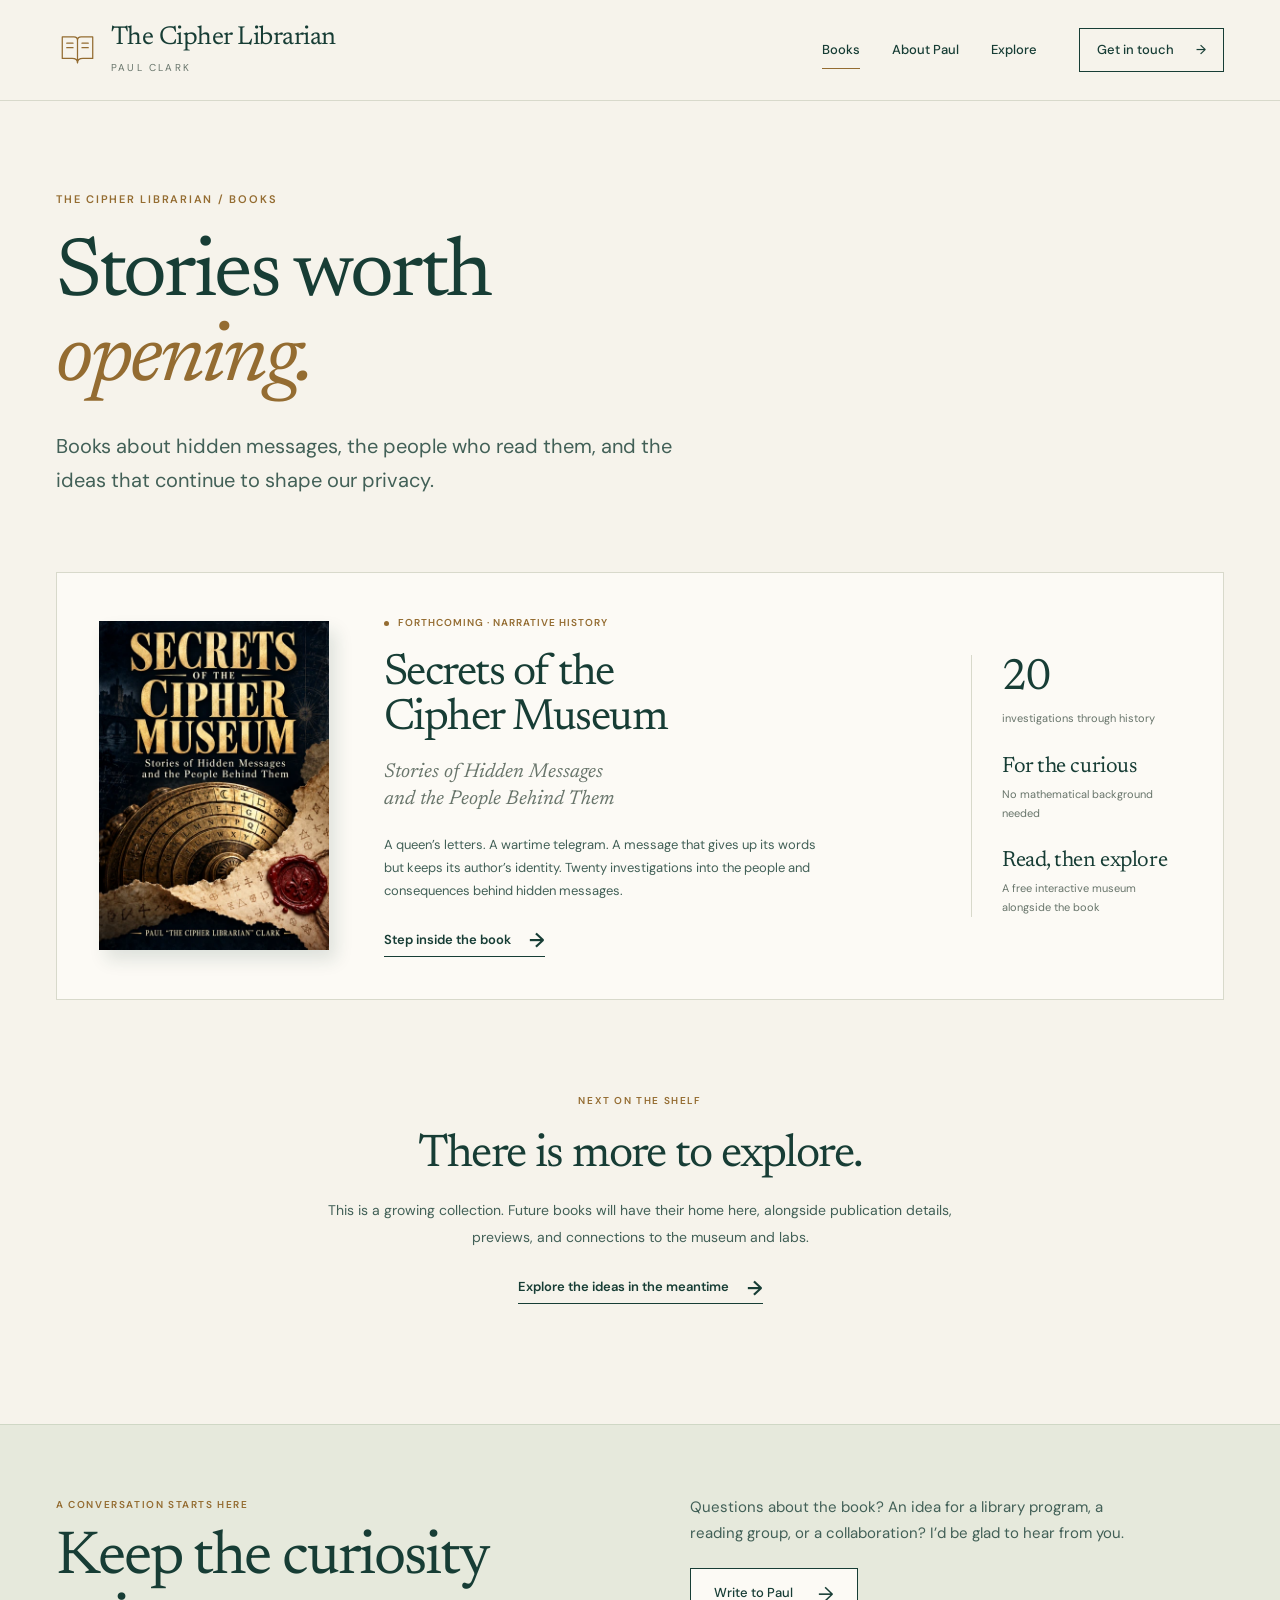
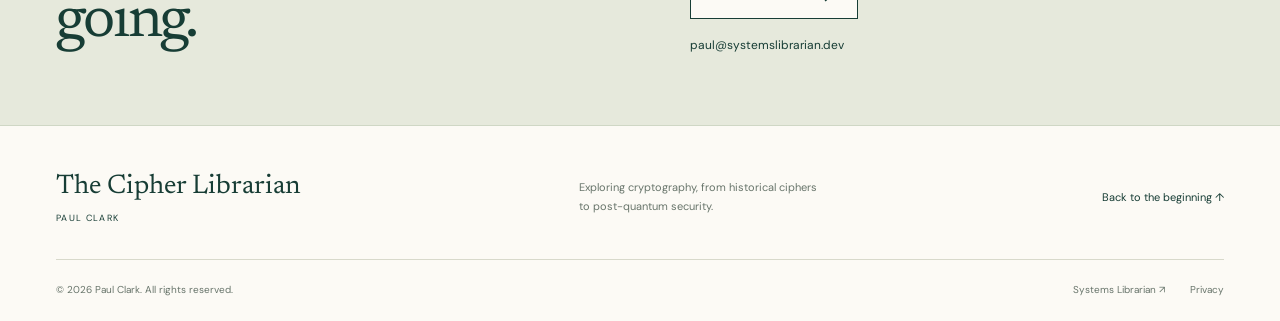
==== books/index.html @ d2006527 "Build The Cipher Librarian author and book website" ====
<!doctype html>
<html lang="en"><head><meta charset="utf-8"><meta name="viewport" content="width=device-width, initial-scale=1"><title>Books by Paul Clark — The Cipher Librarian</title><meta name="description" content="Discover Secrets of the Cipher Museum and future books by Paul Clark, The Cipher Librarian."><meta name="theme-color" content="#173d35"><link rel="canonical" href="https://cipherlibrarian.com/books/"><link rel="icon" type="image/svg+xml" href="/assets/favicon.svg"><meta property="og:type" content="website"><meta property="og:site_name" content="The Cipher Librarian"><meta property="og:title" content="Books by Paul Clark — The Cipher Librarian"><meta property="og:description" content="Discover Secrets of the Cipher Museum and future books by Paul Clark, The Cipher Librarian."><meta property="og:url" content="https://cipherlibrarian.com/books/"><meta property="og:image" content="https://cipherlibrarian.com/assets/social-card.png"><meta property="og:image:width" content="1200"><meta property="og:image:height" content="630"><meta property="og:image:alt" content="Paul Clark — The Cipher Librarian. Books, history, and hands-on cryptography."><meta name="twitter:card" content="summary_large_image"><link rel="stylesheet" href="/assets/fonts.css"><link rel="stylesheet" href="/assets/site.css"><script src="/assets/site.js" defer></script><script type="application/ld+json">{"@context": "https://schema.org", "@type": "WebSite", "name": "The Cipher Librarian", "url": "https://cipherlibrarian.com", "author": {"@type": "Person", "name": "Paul Clark", "alternateName": "The Cipher Librarian", "url": "https://cipherlibrarian.com/about/", "sameAs": ["https://systemslibrarian.dev/", "https://github.com/systemslibrarian", "https://www.linkedin.com/in/systemslibrarian"]}}</script></head><body><a class="skip-link" href="#main">Skip to content</a>
<header class="site-header"><div class="wrap header-inner">
<a class="brand" href="/" aria-label="The Cipher Librarian, home"><svg class="brand-mark" viewBox="0 0 48 48" aria-hidden="true"><path d="M7 10h13c3 0 4 2 4 4v25c0-3-2-5-6-5H7zM41 10H28c-3 0-4 2-4 4v25c0-3 2-5 6-5h11z"/><path d="M12 17h7m-7 5h7m10-5h7m-7 5h7"/></svg><span>The Cipher Librarian<small>PAUL CLARK</small></span></a>
<button class="menu-toggle" aria-expanded="false" aria-controls="primary-navigation"><span>Menu</span><svg viewBox="0 0 24 24" aria-hidden="true"><path d="M4 8h16M4 16h16"/></svg></button>
<nav id="primary-navigation" aria-label="Main navigation"><a href="/books/" aria-current="page">Books</a><a href="/about/" >About Paul</a><a href="/#explore">Explore</a><a class="nav-contact" href="/#contact">Get in touch <span aria-hidden="true">→</span></a></nav>
</div></header><main id="main"><section class="page-intro wrap"><p class="eyebrow">The Cipher Librarian / Books</p><h1>Stories worth <br><em>opening.</em></h1><p class="intro-lead">Books about hidden messages, the people who read them, and the ideas that continue to shape our privacy.</p></section><section class="wrap bookshelf-page"><article class="book-feature"><a class="shelf-cover" href="/books/secrets-of-the-cipher-museum/" aria-label="Discover Secrets of the Cipher Museum"><img class="" src="/assets/secrets-cover-small.webp" srcset="/assets/secrets-cover-small.webp 480w, /assets/secrets-cover.webp 900w" sizes="(max-width: 640px) 75vw, 360px" width="1049" height="1500" alt="Secrets of the Cipher Museum by Paul ‘The Cipher Librarian’ Clark. Gold lettering above a cipher wheel, a torn letter, and a red wax seal." loading="lazy"></a><div class="book-copy"><p class="eyebrow"><span class="status-dot"></span> Forthcoming · Narrative history</p><h3><a href="/books/secrets-of-the-cipher-museum/">Secrets of the <br>Cipher Museum</a></h3><p class="book-subtitle">Stories of Hidden Messages <br>and the People Behind Them</p><p>A queen’s letters. A wartime telegram. A message that gives up its words but keeps its author’s identity. Twenty investigations into the people and consequences behind hidden messages.</p><a class="text-link" href="/books/secrets-of-the-cipher-museum/">Step inside the book <span aria-hidden="true">→</span></a></div><dl class="book-notes"><div><dt>20</dt><dd>investigations through history</dd></div><div><dt>For the curious</dt><dd>No mathematical background needed</dd></div><div><dt>Read, then explore</dt><dd>A free interactive museum alongside the book</dd></div></dl></article><div class="future-note"><span class="note-index">Next on the shelf</span><h2>There is more to explore.</h2><p>This is a growing collection. Future books will have their home here, alongside publication details, previews, and connections to the museum and labs.</p><a class="text-link" href="/#explore">Explore the ideas in the meantime <span aria-hidden="true">→</span></a></div></section><section class="contact-section" id="contact"><div class="wrap contact-grid"><div><p class="eyebrow">A conversation starts here</p><h2>Keep the curiosity <br>going.</h2></div><div><p>Questions about the book? An idea for a library program, a reading group, or a collaboration? I’d be glad to hear from you.</p><a class="button button-light" href="mailto:paul@systemslibrarian.dev?subject=Hello%20from%20The%20Cipher%20Librarian">Write to Paul <span aria-hidden="true">→</span></a><a class="contact-email" href="mailto:paul@systemslibrarian.dev">paul@systemslibrarian.dev</a></div></div></section></main><footer class="site-footer"><div class="wrap footer-top"><a class="footer-brand" href="/">The Cipher Librarian<span>Paul Clark</span></a><p>Exploring cryptography, from historical ciphers <br>to post-quantum security.</p><a href="/#main">Back to the beginning ↑</a></div><div class="wrap footer-bottom"><span>© 2026 Paul Clark. All rights reserved.</span><div><a href="https://systemslibrarian.dev/">Systems Librarian ↗</a><a href="/privacy/">Privacy</a></div></div></footer></body></html>
---- assets/fonts.css ----
@font-face {
  font-family: 'DM Sans';
  font-style: normal;
  font-weight: 400;
  font-display: swap;
  src: url(/assets/font-0.ttf) format('truetype');
}
@font-face {
  font-family: 'DM Sans';
  font-style: normal;
  font-weight: 500;
  font-display: swap;
  src: url(/assets/font-1.ttf) format('truetype');
}
@font-face {
  font-family: 'DM Sans';
  font-style: normal;
  font-weight: 600;
  font-display: swap;
  src: url(/assets/font-2.ttf) format('truetype');
}
@font-face {
  font-family: 'DM Sans';
  font-style: normal;
  font-weight: 700;
  font-display: swap;
  src: url(/assets/font-3.ttf) format('truetype');
}
@font-face {
  font-family: 'Newsreader';
  font-style: italic;
  font-weight: 400;
  font-display: swap;
  src: url(/assets/font-4.ttf) format('truetype');
}
@font-face {
  font-family: 'Newsreader';
  font-style: normal;
  font-weight: 400;
  font-display: swap;
  src: url(/assets/font-5.ttf) format('truetype');
}
@font-face {
  font-family: 'Newsreader';
  font-style: normal;
  font-weight: 500;
  font-display: swap;
  src: url(/assets/font-6.ttf) format('truetype');
}
---- assets/site.css ----
@charset "UTF-8";
:root{--paper:#f6f3eb;--paper-light:#fcfaf5;--ink:#173d35;--ink-soft:#426057;--muted:#68756b;--gold:#946c31;--line:#d8d9cb;--dark:#12382f;--serif:'Newsreader',Georgia,'Times New Roman',serif;--sans:'DM Sans',Arial,sans-serif}
*{box-sizing:border-box}html{scroll-behavior:smooth;scroll-padding-top:30px}body{margin:0;background:var(--paper);color:var(--ink);font-family:var(--sans);font-size:16px;line-height:1.7;-webkit-font-smoothing:antialiased}a{color:inherit;text-decoration:none}a:hover{color:var(--gold)}img{display:block;max-width:100%;height:auto}button{font:inherit}button,a,summary{-webkit-tap-highlight-color:transparent}:focus-visible{outline:3px solid #b78949;outline-offset:6px}::selection{background:#d6ddbf;color:var(--ink)}.wrap{width:min(1240px,calc(100% - 112px));margin-inline:auto}.skip-link{position:fixed;top:-100px;left:20px;z-index:99;padding:12px 20px;background:var(--ink);color:white}.skip-link:focus{top:12px}h1,h2,h3,p{margin-top:0}h1,h2,h3{font-family:var(--serif);font-weight:400;letter-spacing:-.035em;line-height:1.03}h1{font-size:clamp(64px,6.8vw,102px)}h2{font-size:clamp(42px,4.3vw,64px)}h3{font-size:40px}h1 em{font-weight:400;color:var(--gold)}p{margin-bottom:22px}.eyebrow,.small-label,.case-index,.note-index{font-size:11px;letter-spacing:.16em;text-transform:uppercase;font-weight:600;line-height:1.6}.eyebrow{margin-bottom:24px;color:var(--gold)}.small-label{color:var(--muted)}.site-header{border-bottom:1px solid var(--line)}.header-inner{height:100px;display:flex;align-items:center;justify-content:space-between;gap:30px}.brand{display:flex;align-items:center;gap:12px}.brand:hover{color:var(--ink)}.brand-mark{width:43px;height:43px;fill:none;stroke:var(--gold);stroke-width:1.4;stroke-linejoin:round;stroke-linecap:round}.brand>span{font-family:var(--serif);font-size:26px;line-height:1.05;letter-spacing:-.02em}.brand small{font:10px/1.5 var(--sans);letter-spacing:.22em;display:block;margin-top:7px;color:var(--muted)}nav{display:flex;align-items:center;gap:32px;font-size:13px;font-weight:500}nav a{padding-block:7px}nav a[aria-current]{box-shadow:0 1px 0 var(--gold)}nav .nav-contact{margin-left:10px;border:1px solid var(--ink);padding:10px 17px;display:flex;gap:22px}.nav-contact:hover{background:var(--ink);color:var(--paper)}.menu-toggle{display:none}.hero{min-height:675px;display:grid;grid-template-columns:1.04fr 1fr;gap:45px;align-items:center}.hero-copy{padding-block:60px}.hero h1{margin-bottom:30px;line-height:.99}.hero-name{font-size:17px;margin-bottom:14px;font-weight:600}.hero-name span{font-weight:400}.hero-tagline{font-size:18px;max-width:405px;color:var(--ink-soft);line-height:1.65;margin-bottom:32px}.actions{display:flex;align-items:center;flex-wrap:wrap;gap:25px}.button{display:inline-flex;align-items:center;justify-content:space-between;gap:25px;padding:14px 23px;background:var(--ink);color:#fff;font-size:13px;font-weight:500;border:1px solid var(--ink);line-height:1.6;transition:background .18s,transform .18s}.button span{font-size:20px;font-weight:400;line-height:1}.button:hover{background:#29584a;color:white;transform:translateY(-2px)}.text-link{display:inline-flex;align-items:center;gap:18px;font-size:13px;font-weight:600;padding-block:5px;border-bottom:1px solid currentColor;line-height:1.6}.text-link span{font-size:20px;line-height:1}.hero-stage{height:585px;position:relative;background:#eaeadd;display:flex;align-items:center;justify-content:center;isolation:isolate;overflow:hidden}.stage-label{position:absolute;left:28px;right:28px;top:22px;display:flex;justify-content:space-between;font-size:9px;letter-spacing:.17em;text-transform:uppercase;z-index:2;color:var(--ink-soft)}.stage-dial{position:absolute;width:550px;height:550px;border:1px solid #cccdb9;border-radius:50%;z-index:-1;transform:translate(100px,35px)}.stage-dial:before,.stage-dial:after{content:'';position:absolute;border:1px solid #d0d1be;border-radius:50%;inset:25px}.stage-dial:after{inset:55px}.hero-book{position:relative;width:286px;transform:rotate(-5deg);transition:transform .3s;box-shadow:17px 24px 24px #173d3535,3px 3px 0 #6e613f;border-radius:1px}.hero-book:before{content:'';position:absolute;width:7px;left:0;top:0;bottom:0;background:linear-gradient(90deg,#ffffff25,#00000012);z-index:1}.hero-book:hover{transform:rotate(-2deg) translateY(-5px)}.hero-book img{width:100%;aspect-ratio:1049/1500}.stage-caption{position:absolute;left:28px;bottom:22px;display:flex;gap:14px;align-items:center;font-family:var(--serif);font-size:19px;line-height:1.25}.caption-rule{height:30px;width:2px;background:var(--gold)}.stage-caption small{display:block;font:10px/1.5 var(--sans);letter-spacing:.04em;margin-top:3px;color:var(--ink-soft)}.reading-strip{border-block:1px solid var(--line)}.reading-strip>.wrap{display:flex;justify-content:space-between;padding-block:21px;max-width:960px}.reading-strip span{font-size:12px;letter-spacing:.02em}.reading-strip b{font-size:10px;font-weight:500;color:var(--gold);margin-right:18px}.section{padding-block:100px}.section-heading{display:flex;justify-content:space-between;align-items:end;gap:40px;margin-bottom:50px}.section-heading .eyebrow{margin-bottom:17px}.section-heading h2{margin:0}.section-heading>p{color:var(--ink-soft);font-size:15px;line-height:1.6;margin-bottom:6px}.book-feature{display:grid;grid-template-columns:230px 1fr 210px;gap:55px;align-items:center;padding:42px;background:var(--paper-light);border:1px solid var(--line)}.shelf-cover{max-width:230px;box-shadow:7px 10px 16px #173d3520;transition:transform .2s}.shelf-cover:hover{transform:translateY(-4px)}.book-copy h3{font-size:44px;margin-bottom:16px}.book-copy .eyebrow{letter-spacing:.1em;font-size:10px;margin-bottom:21px}.status-dot{display:inline-block;width:5px;height:5px;background:var(--gold);border-radius:50%;vertical-align:middle;margin-right:6px}.book-subtitle{font-family:var(--serif);color:var(--muted);font-style:italic;font-size:20px;line-height:1.35;margin-bottom:20px}.book-copy>p:not(.eyebrow):not(.book-subtitle){font-size:13px;color:var(--ink-soft);line-height:1.8;max-width:440px}.book-notes{margin:0;padding-left:30px;border-left:1px solid var(--line)}.book-notes>div+div{margin-top:27px}.book-notes dt{font-family:var(--serif);font-size:22px;letter-spacing:-.02em;line-height:1.1;margin-bottom:6px}.book-notes>div:first-child dt{font-size:44px}.book-notes dd{margin:0;font-size:11px;line-height:1.7;color:var(--muted)}.shelf-note{display:grid;grid-template-columns:220px 1fr auto;gap:28px;align-items:start;margin-top:30px;padding-top:22px;border-top:1px solid var(--line)}.shelf-note p{font-size:12px;color:var(--muted);max-width:510px;margin:0;line-height:1.8}.shelf-note .text-link{font-size:11px;white-space:nowrap;margin-top:-5px}.shelf-note .small-label{font-size:9px}.explore-section{padding-block:95px;background:var(--dark);color:#f3f0e4}.explore-section .eyebrow{color:#d0b477}.explore-section .section-heading>p{color:#b8c9ba}.explore-grid{display:grid;grid-template-columns:1fr 1fr;gap:28px}.explore-card{border:1px solid #577064;display:grid;grid-template-columns:38% 1fr;min-height:310px;transition:border-color .2s,background .2s}.explore-card:hover{color:inherit;background:#1c4539;border-color:#cfb679}.project-art{position:relative;overflow:hidden;display:flex;align-items:center;background:#204a3c;isolation:isolate}.project-art img{width:260px;max-width:none;transform:translateX(-30px);opacity:.85}.lab-card .project-art{background:#163f3a}.project-number{position:absolute;bottom:18px;left:18px;right:12px;font-size:8px;letter-spacing:.13em;color:#c7ba90}.project-copy{padding:32px 25px;display:flex;flex-direction:column}.project-copy .eyebrow{font-size:8px;letter-spacing:.13em;margin-bottom:18px}.project-copy h3{font-size:32px;display:flex;justify-content:space-between;align-items:start;gap:12px;margin-bottom:16px}.project-copy h3 span{font:18px var(--sans);color:#cfb679}.project-copy>p:not(.eyebrow){font-size:12px;line-height:1.9;color:#b8c9ba;margin-bottom:22px}.project-cta{font-size:10px;display:flex;justify-content:space-between;align-items:center;color:#e6d1a1;margin-top:auto}.project-cta span{font-size:17px}.explore-footnote{margin:23px 0 0;font-size:11px;color:#aebfae}.author-intro{display:grid;grid-template-columns:1fr 1.12fr;gap:100px;align-items:center}.author-card{min-height:390px;border:1px solid #cfceba;background:#e9e6d8;position:relative;display:flex;flex-direction:column;padding:30px;isolation:isolate;overflow:hidden}.author-card:before{content:'';position:absolute;inset:11px;border:1px solid #d4d1be;z-index:-1}.author-card .small-label{font-size:9px;margin:0}.author-monogram{font-family:var(--serif);font-size:138px;letter-spacing:-.1em;line-height:1.25;margin:auto;text-align:center;padding-right:12px;color:var(--ink);position:relative}.author-monogram span{display:block;font-size:25px;line-height:.9;letter-spacing:0;color:var(--gold);position:relative;left:7px}.author-card-bottom span{font-family:var(--serif);font-size:27px;line-height:1}.author-card-bottom small{display:block;font-size:8px;letter-spacing:.13em;text-transform:uppercase;color:var(--ink-soft);margin-top:10px}.author-intro-copy h2{font-size:53px;margin-bottom:25px}.author-intro-copy p:not(.eyebrow){font-size:14px;line-height:1.9;color:var(--ink-soft)}.contact-section{background:#e6e9dc;padding-block:70px;border-block:1px solid #cfd7c5}.contact-grid{display:grid;grid-template-columns:1fr 1fr;gap:100px;align-items:center}.contact-grid h2{font-size:61px;margin-bottom:0}.contact-grid>div>p:not(.eyebrow){font-size:15px;color:var(--ink-soft);max-width:445px}.contact-grid .eyebrow{font-size:10px;margin-bottom:15px}.button-light{background:var(--paper-light);color:var(--ink)}.button-light:hover{color:white}.contact-email{display:block;font-size:12px;margin-top:16px;width:fit-content}.site-footer{background:var(--paper-light);padding-block:45px 23px}.footer-top{display:grid;grid-template-columns:1fr 1fr auto;gap:30px;align-items:center;padding-bottom:35px;border-bottom:1px solid var(--line)}.footer-brand{font-family:var(--serif);font-size:27px;line-height:1.2}.footer-brand span{display:block;text-transform:uppercase;letter-spacing:.15em;font:9px var(--sans);margin-top:8px}.footer-top>p{margin:0;color:var(--muted);font-size:11px;line-height:1.8}.footer-top>a:last-child{font-size:11px}.footer-bottom{display:flex;justify-content:space-between;gap:20px;margin-top:21px;font-size:10px;color:var(--muted)}.footer-bottom>div{display:flex;gap:25px}.page-intro{padding-block:90px 60px}.page-intro h1{font-size:clamp(65px,6.5vw,92px);margin-bottom:25px}.intro-lead{max-width:620px;font-size:20px;line-height:1.7;color:var(--ink-soft);margin-bottom:15px}.bookshelf-page{padding-bottom:95px}.future-note{margin:60px auto 0;max-width:690px;text-align:center;padding:25px}.future-note .note-index{font-size:10px;color:var(--gold)}.future-note h2{font-size:46px;margin-top:20px;margin-bottom:18px}.future-note>p{font-size:14px;color:var(--ink-soft);line-height:1.9}.book-detail-hero{padding-block:70px 80px;display:grid;grid-template-columns:.85fr 1.15fr;gap:95px;align-items:center}.book-detail-art{background:#e9e9dc;padding:40px 50px 24px}.book-detail-art>a{display:block;max-width:300px;margin:auto;box-shadow:9px 14px 20px #173d3530}.book-detail-art>p{font-size:9px;text-align:center;color:var(--muted);margin:25px 0 0;letter-spacing:.03em}.breadcrumb{display:inline-block;font-size:11px;margin-bottom:35px;color:var(--muted)}.book-detail-copy>.eyebrow{font-size:9px;margin-bottom:17px}.book-detail-copy h1{font-size:clamp(48px,5.1vw,75px);margin-bottom:18px}.detail-subtitle{font:italic 25px/1.3 var(--serif);color:var(--ink-soft);margin-bottom:28px}.detail-promise{font-size:17px;line-height:1.7;max-width:450px;margin-bottom:10px}.book-detail-copy>p:not(.eyebrow):not(.detail-subtitle):not(.detail-promise){font-size:14px;color:var(--ink-soft)}.book-detail-copy .actions{gap:20px;margin-top:28px}.book-detail-copy .actions .text-link{font-size:11px;gap:12px}.book-detail-strip{border-block:1px solid var(--line);background:#eceee2}.book-detail-strip>.wrap{display:flex;justify-content:space-around;gap:20px;padding-block:23px;font-size:11px}.book-overview{display:grid;grid-template-columns:1fr 1fr;gap:100px}.prose{font-size:16px;color:var(--ink-soft);line-height:1.95}.prose h2{color:var(--ink);font-size:45px}.book-overview h2{font-size:58px}.case-section{background:#ebe9df;padding-block:80px}.case-section .section-heading>p{font-size:14px}.case-grid{display:grid;grid-template-columns:repeat(3,1fr);gap:45px}.case-grid article{border-top:1px solid #bfc4b1;padding-top:22px}.case-index{font-size:9px;color:var(--gold)}.case-grid h3{font-size:31px;margin-top:27px;margin-bottom:18px;line-height:1.1}.case-grid p{font-size:13px;color:var(--ink-soft);line-height:1.9;margin:0}.opening-section{display:grid;grid-template-columns:1fr 2fr;gap:70px;scroll-margin-top:20px}.opening-label>span{font-family:var(--serif);font-size:34px;color:#94a089}.opening-prose{max-width:700px}.opening-prose h2{font-size:47px;margin-bottom:32px}.opening-prose p{font-family:var(--serif);font-size:23px;line-height:1.75;letter-spacing:-.01em}.opening-prose .dropcap:first-letter{float:left;font-size:77px;line-height:.8;margin:10px 9px 0 0;color:var(--gold)}.opening-prose .excerpt-credit{font:10px var(--sans);margin:25px 0 0;color:var(--muted)}.mystery-section{padding:50px 60px;display:grid;grid-template-columns:1fr 1.3fr;gap:80px;align-items:center;background:#e5e8d8;border:1px solid #ccd2bc}.envelope-art svg{stroke:#8b754b;stroke-width:1.2;fill:none;width:100%;transform:rotate(-8deg)}.envelope-art svg circle{fill:#e5e8d8}.mystery-section h2{font-size:51px;margin-bottom:20px}.mystery-section p:not(.eyebrow){font-size:14px;line-height:1.9;color:var(--ink-soft)}.mystery-section .small-copy{font-size:11px!important}.mystery-section .button{font-size:11px;gap:25px}.faq-section{display:grid;grid-template-columns:1fr 1.4fr;gap:80px}.faq-section h2{font-size:51px}.faq-list details{border-top:1px solid var(--line);padding:21px 0}.faq-list details:last-child{border-bottom:1px solid var(--line)}.faq-list summary{cursor:pointer;list-style:none;display:flex;justify-content:space-between;gap:20px;font-size:14px;font-weight:500;line-height:1.6}.faq-list summary:after{content:'+';font-size:22px;line-height:1;font-weight:400;color:var(--gold)}.faq-list details[open] summary:after{content:'−'}.faq-list summary::-webkit-details-marker{display:none}.faq-list p{font-size:13px;color:var(--ink-soft);line-height:1.9;margin:20px 25px 0 0}.faq-list .text-link{margin-top:16px;font-size:11px}.about-intro{padding-bottom:65px}.about-body{display:grid;grid-template-columns:330px 1fr;gap:110px;align-items:start;padding-bottom:100px}.about-sidebar{position:sticky;top:30px}.about-sidebar .author-card{min-height:380px}.about-sidebar>.text-link{font-size:11px;margin-top:22px}.about-prose{max-width:680px}.about-prose>.eyebrow{margin-bottom:20px}.about-prose h2{font-size:46px;margin-top:55px;margin-bottom:24px}.about-prose>.eyebrow+h2{margin-top:0}.faith-note{margin:55px 0;padding:36px;background:#e9ecdf;border-left:2px solid var(--gold)}.faith-note .eyebrow{font-size:10px;margin-bottom:16px}.faith-note h2{margin-top:0;font-size:42px}.faith-note>p{font-size:14px}.faith-note blockquote{font:italic 28px/1.45 var(--serif);color:var(--ink);margin:35px 0 0}.faith-note cite{display:block;font:10px/1.7 var(--sans);letter-spacing:.08em;text-transform:uppercase;margin-top:13px;color:var(--gold)}.legal-prose{max-width:820px;padding-bottom:80px}.legal-prose h2{margin-top:40px;font-size:36px}.legal-prose a{text-decoration:underline}.small-copy{font-size:12px}
@media(min-width:1600px){.hero{min-height:730px;gap:75px}.hero-stage{height:620px}.hero-book{width:306px}}
@media(max-width:1150px){.wrap{width:calc(100% - 72px)}nav{gap:25px}.hero{gap:30px;min-height:625px}.hero h1{font-size:82px}.hero-stage{height:540px}.hero-book{width:258px}.hero-name{font-size:15px}.hero-tagline{font-size:16px}.actions{gap:20px}.button{padding:13px 18px;font-size:12px;gap:18px}.book-feature{grid-template-columns:190px 1fr 160px;gap:30px;padding:32px}.book-copy h3{font-size:39px}.book-notes{padding-left:22px}.shelf-note{grid-template-columns:170px 1fr}.shelf-note>a{grid-column:2}.explore-card{grid-template-columns:30% 1fr}.project-copy{padding:27px 20px}.project-copy h3{font-size:29px}.author-intro{gap:65px}.author-intro-copy h2{font-size:45px}.contact-grid{gap:65px}.book-detail-hero{gap:55px}.book-detail-art{padding:30px 35px 22px}.book-detail-copy h1{font-size:61px}.book-detail-copy .actions .text-link{margin-top:0}.book-overview{gap:60px}.about-body{grid-template-columns:290px 1fr;gap:70px}}
@media(max-width:900px){.wrap{width:calc(100% - 48px)}.header-inner{height:88px}.brand>span{font-size:23px}.brand-mark{width:37px}nav{gap:19px;font-size:12px}nav .nav-contact{margin-left:0;padding:8px 11px;gap:15px}.hero{gap:23px;min-height:580px}.hero h1{font-size:69px}.hero-stage{height:490px}.hero-book{width:230px}.hero .eyebrow{font-size:9px}.hero-copy{padding-block:45px}.hero-name{max-width:290px;line-height:1.7}.hero-name span{display:block}.hero-tagline{max-width:285px;font-size:15px}.hero .actions{gap:17px}.hero .text-link{font-size:12px}.stage-label{left:20px;right:20px;top:18px;font-size:8px}.stage-caption{left:20px;bottom:18px;font-size:16px}.stage-caption small{font-size:9px}.section{padding-block:75px}.book-feature{grid-template-columns:170px 1fr;gap:30px}.book-notes{grid-column:1/-1;display:flex;justify-content:space-between;border-left:0;border-top:1px solid var(--line);padding:25px 0 0;gap:30px;align-items:start}.book-notes>div+div{margin:0}.book-notes>div:first-child dt{font-size:25px}.book-notes dt{font-size:20px}.book-notes dd{max-width:170px}.book-copy h3{font-size:40px}.book-copy>p:not(.eyebrow):not(.book-subtitle){font-size:13px}.section-heading{gap:25px}.section-heading>p{font-size:13px}.explore-section{padding-block:75px}.explore-grid{gap:20px}.explore-card{grid-template-columns:1fr}.project-art{height:145px;justify-content:center}.project-art img{transform:translate(55px,3px);width:310px}.project-number{left:20px;font-size:8px}.project-copy{padding:25px}.project-copy>p:not(.eyebrow){font-size:13px}.project-copy h3{font-size:34px}.author-intro{gap:45px;grid-template-columns:1fr 1.2fr}.author-card{min-height:360px;padding:26px}.author-monogram{font-size:120px}.author-intro-copy h2{font-size:39px}.author-intro-copy p:not(.eyebrow){font-size:13px}.contact-grid{gap:45px}.contact-grid h2{font-size:51px}.contact-grid>div>p:not(.eyebrow){font-size:13px}.footer-top{grid-template-columns:1fr 1fr}.footer-top>a:last-child{grid-column:2;margin-top:-8px}.footer-brand{font-size:25px}.book-detail-hero{gap:35px;grid-template-columns:.9fr 1.1fr}.book-detail-art{padding:25px 25px 20px}.book-detail-copy h1{font-size:49px}.detail-subtitle{font-size:22px}.detail-promise{font-size:15px}.book-detail-copy .actions{gap:15px}.book-detail-copy .actions .text-link{font-size:11px}.book-detail-strip>.wrap{font-size:10px}.book-overview{grid-template-columns:.85fr 1.15fr;gap:45px}.book-overview h2{font-size:46px}.prose{font-size:14px}.case-grid{gap:25px}.case-grid h3{font-size:28px}.case-grid p{font-size:12px}.opening-section{grid-template-columns:.65fr 2fr;gap:40px}.opening-prose h2{font-size:40px}.opening-prose p{font-size:21px}.mystery-section{padding:40px;gap:45px;grid-template-columns:.85fr 1.15fr}.mystery-section h2{font-size:42px}.mystery-section p:not(.eyebrow){font-size:13px}.faq-section{gap:45px}.faq-section h2{font-size:43px}.faq-list summary{font-size:13px}.about-body{grid-template-columns:240px 1fr;gap:45px}.about-sidebar .author-card{padding:23px;min-height:330px}.about-prose h2{font-size:40px}.faith-note{padding:26px}.faith-note h2{font-size:35px}.faith-note blockquote{font-size:25px}}
@media(max-width:760px){.wrap{width:calc(100% - 40px)}.header-inner{height:82px}.brand>span{font-size:23px}.brand small{font-size:9px}.brand-mark{width:36px;height:36px}.menu-toggle{display:flex;align-items:center;gap:11px;padding:10px 0 10px 14px;background:none;border:0;color:var(--ink);font-size:12px}.menu-toggle svg{width:22px;height:22px;fill:none;stroke:currentColor;stroke-width:1.4}#primary-navigation{display:none;position:absolute;left:0;right:0;top:82px;z-index:15;background:var(--paper-light);padding:15px 25px 25px;box-shadow:0 10px 15px #173d3515;border-bottom:1px solid var(--line)}#primary-navigation.is-open{display:flex;flex-direction:column;align-items:stretch;gap:0}#primary-navigation a{padding:14px 0;border-bottom:1px solid var(--line);font-size:14px}#primary-navigation a[aria-current]{box-shadow:none;color:var(--gold)}#primary-navigation .nav-contact{margin-top:15px;border:1px solid var(--ink);padding:12px 15px}.hero{grid-template-columns:1fr;gap:0;padding-bottom:30px}.hero-copy{padding-block:45px 37px}.hero h1{font-size:clamp(66px,12vw,90px);margin-bottom:23px}.hero .eyebrow{font-size:9px;margin-bottom:23px}.hero-name{max-width:none;font-size:16px;margin-bottom:12px}.hero-name span{display:inline}.hero-tagline{max-width:410px;font-size:16px;margin-bottom:25px}.hero .actions{gap:25px}.hero .button{padding:13px 19px}.hero-stage{height:510px}.hero-book{width:265px;transform:rotate(-4deg)}.stage-label{left:25px;right:25px;top:21px;font-size:9px}.stage-caption{left:25px;bottom:20px;font-size:18px}.stage-caption small{font-size:10px}.stage-dial{width:550px;height:550px}.reading-strip>.wrap{padding-block:18px;gap:15px}.reading-strip span{font-size:10px;line-height:1.5}.reading-strip b{display:block;font-size:9px;margin-bottom:6px}.section{padding-block:65px}.section-heading{display:block;margin-bottom:30px}.section-heading h2{font-size:47px}.section-heading .eyebrow{font-size:10px;margin-bottom:15px}.section-heading>p{margin-top:21px;font-size:14px}.section-heading>p br{display:none}.book-feature{padding:28px;grid-template-columns:140px 1fr;gap:30px}.book-copy h3{font-size:34px}.book-copy .eyebrow{font-size:8px;margin-bottom:15px}.book-subtitle{font-size:18px}.book-copy>p:not(.eyebrow):not(.book-subtitle){font-size:12px}.book-copy .text-link{font-size:11px;gap:15px}.book-notes{gap:22px;padding-top:24px}.book-notes dd{font-size:10px}.book-notes dt{font-size:19px}.shelf-note{grid-template-columns:1fr;gap:12px;margin-top:24px;padding-top:20px}.shelf-note>a{grid-column:auto;width:fit-content;margin-top:5px}.shelf-note p{max-width:540px}.explore-section{padding-block:65px}.explore-section .section-heading h2{font-size:47px}.explore-grid{gap:20px}.project-copy{padding:23px}.project-copy h3{font-size:30px}.project-copy>p:not(.eyebrow){font-size:12px}.project-copy .eyebrow{font-size:8px}.project-cta{font-size:10px}.project-art{height:140px}.explore-footnote{font-size:10px;line-height:1.8}.author-intro{grid-template-columns:1fr;gap:37px}.author-card{min-height:320px;max-width:none}.author-monogram{font-size:120px}.author-intro-copy h2{font-size:47px}.author-intro-copy p:not(.eyebrow){font-size:14px}.author-intro-copy .eyebrow{font-size:10px}.contact-section{padding-block:55px}.contact-grid{grid-template-columns:1fr;gap:26px}.contact-grid h2{font-size:52px}.contact-grid>div>p:not(.eyebrow){font-size:14px}.contact-grid h2 br{display:none}.footer-top{grid-template-columns:1fr;gap:25px;align-items:start;padding-bottom:28px}.footer-top>a:last-child{grid-column:auto;margin-top:0}.footer-top>p br{display:none}.footer-bottom{flex-direction:column;gap:13px}.site-footer{padding-block:35px 25px}.footer-brand{font-size:28px}.page-intro{padding-block:50px 36px}.page-intro h1{font-size:67px}.intro-lead{font-size:18px;line-height:1.7;max-width:560px}.bookshelf-page{padding-bottom:60px}.future-note{margin-top:25px;padding:25px 0 0}.future-note h2{font-size:39px}.future-note>p{font-size:13px}.book-detail-hero{grid-template-columns:1fr;gap:35px;padding-block:35px 50px}.book-detail-art{padding:32px 40px 22px;order:2}.book-detail-art>a{max-width:270px}.book-detail-art>p{font-size:10px}.book-detail-copy{order:1}.breadcrumb{margin-bottom:24px}.book-detail-copy>.eyebrow{font-size:9px}.book-detail-copy h1{font-size:clamp(49px,9vw,65px)}.detail-subtitle{font-size:25px}.detail-promise{font-size:17px;max-width:540px}.book-detail-copy .actions{gap:23px}.book-detail-strip>.wrap{flex-wrap:wrap;justify-content:start;gap:8px 22px;font-size:10px;padding-block:18px}.book-overview{grid-template-columns:1fr;gap:20px}.book-overview h2{font-size:49px}.book-overview .prose{font-size:15px}.case-section{padding-block:60px}.case-grid{grid-template-columns:1fr;gap:32px}.case-grid h3{font-size:35px;margin-top:18px;margin-bottom:15px}.case-grid h3 br{display:none}.case-grid p{font-size:14px;max-width:560px}.opening-section{grid-template-columns:1fr;gap:22px}.opening-label{display:flex;justify-content:space-between;align-items:center}.opening-label>.eyebrow{margin:0;font-size:10px}.opening-label>span{font-size:22px}.opening-prose h2{font-size:43px;margin-bottom:25px}.opening-prose p{font-size:22px}.opening-prose .text-link{font-size:11px;gap:15px}.mystery-section{grid-template-columns:1fr;gap:20px;padding:32px}.envelope-art{max-width:250px;margin:0 auto;width:100%}.mystery-section h2{font-size:46px}.mystery-section .eyebrow{font-size:9px}.mystery-section p:not(.eyebrow){font-size:14px}.mystery-section .button{font-size:11px}.faq-section{grid-template-columns:1fr;gap:15px}.faq-list summary{font-size:14px}.faq-list p{font-size:13px}.about-body{grid-template-columns:1fr;gap:45px;padding-bottom:65px}.about-sidebar{position:static}.about-sidebar .author-card{min-height:320px}.about-sidebar>.text-link{font-size:12px}.about-prose{font-size:15px;max-width:none}.about-prose h2{font-size:45px}.faith-note{padding:30px 25px;margin-block:40px}.faith-note h2{font-size:39px}.faith-note blockquote{font-size:29px}.legal-prose{font-size:15px}}
@media(max-width:500px){.wrap{width:calc(100% - 36px)}.brand>span{font-size:21px}.brand{gap:9px}.brand-mark{width:33px}.brand small{font-size:8px}.hero h1{font-size:67px}.hero-name{font-size:14px}.hero-tagline{font-size:15px}.hero .actions{gap:23px}.hero .text-link{font-size:11px}.hero-stage{height:490px}.hero-book{width:243px}.stage-label{left:21px;right:21px;font-size:8px}.stage-caption{left:21px;bottom:18px;font-size:17px}.stage-caption small{font-size:9px}.reading-strip span{font-size:9px}.section-heading h2{font-size:45px}.book-feature{grid-template-columns:1fr;padding:25px;gap:30px}.shelf-cover{width:190px;margin:0 auto}.book-copy h3{font-size:40px}.book-copy .eyebrow{font-size:9px}.book-subtitle{font-size:21px}.book-copy>p:not(.eyebrow):not(.book-subtitle){font-size:13px}.book-copy .text-link{font-size:12px}.book-notes{grid-column:auto;flex-wrap:wrap;gap:23px;display:grid;grid-template-columns:1fr 1.5fr}.book-notes>div:last-child{grid-column:1/-1}.book-notes>div:last-child dd{max-width:none}.book-notes dd{font-size:11px}.explore-grid{grid-template-columns:1fr}.explore-card{grid-template-columns:1fr}.project-art{height:170px}.project-art img{width:340px;transform:translate(40px,5px)}.project-copy{padding:28px}.project-copy h3{font-size:36px}.project-copy>p:not(.eyebrow){font-size:13px}.project-copy .eyebrow{font-size:9px}.project-cta{font-size:11px}.author-intro-copy h2{font-size:43px}.contact-grid h2{font-size:46px}.contact-grid h2 br{display:block}.page-intro h1{font-size:60px}.book-detail-copy h1{font-size:51px}.book-detail-copy .actions{gap:20px}.book-detail-art{padding:30px 34px 20px}.book-detail-strip>.wrap{display:grid;grid-template-columns:1fr;gap:8px}.opening-prose h2{font-size:39px}.opening-prose p{font-size:21px}.opening-prose .text-link{font-size:10px;gap:10px}.mystery-section{padding:26px}.mystery-section h2{font-size:43px}.mystery-section .button{gap:15px;font-size:10px}.faq-section h2{font-size:44px}.about-prose h2{font-size:40px}.faith-note h2{font-size:35px}}
@media(max-width:380px){.header-inner{gap:8px}.brand{gap:7px}.brand-mark{width:28px;height:28px}.brand>span{font-size:19px}.brand small{font-size:7px}.menu-toggle{gap:6px;padding-left:6px;font-size:11px}.menu-toggle svg{width:19px}.hero h1{font-size:clamp(52px,17vw,64px)}.hero-name{font-size:13px}.hero-stage{height:465px}.hero-book{width:225px}.stage-caption{font-size:15px;gap:10px}.stage-caption small{font-size:8px}.hero .actions{gap:18px}.hero .button{font-size:11px;padding-inline:15px}.page-intro h1{font-size:clamp(49px,15.5vw,59px)}.book-detail-copy h1{font-size:clamp(42px,13.2vw,50px)}.book-detail-copy .actions{gap:17px}.book-detail-copy .button{font-size:11px;padding-inline:16px}.book-detail-copy .actions .text-link{font-size:10px}.opening-prose .text-link{font-size:10px;display:flex;align-items:start}.book-feature{padding:22px}.mystery-section .button{padding-inline:14px;font-size:10px;gap:10px}}
@media(prefers-reduced-motion:reduce){html{scroll-behavior:auto}*,*:before,*:after{transition:none!important;animation:none!important}}
@media print{.site-header,.site-footer,.reading-strip,.contact-section,.menu-toggle{display:none}.wrap{width:100%}.section,.page-intro{padding-block:20px}body{background:white}.hero,.book-detail-hero,.about-body{display:block}.hero-stage,.about-sidebar{max-width:400px}.book-detail-art{max-width:330px}.button{border:1px solid #333;background:white;color:black}.explore-section{background:white;color:black}.explore-section p,.project-copy>p:not(.eyebrow){color:#333}.author-card{break-inside:avoid}h1,h2,h3{break-after:avoid}a[href^="http"]:after{content:' (' attr(href) ')';font:9px var(--sans)}}
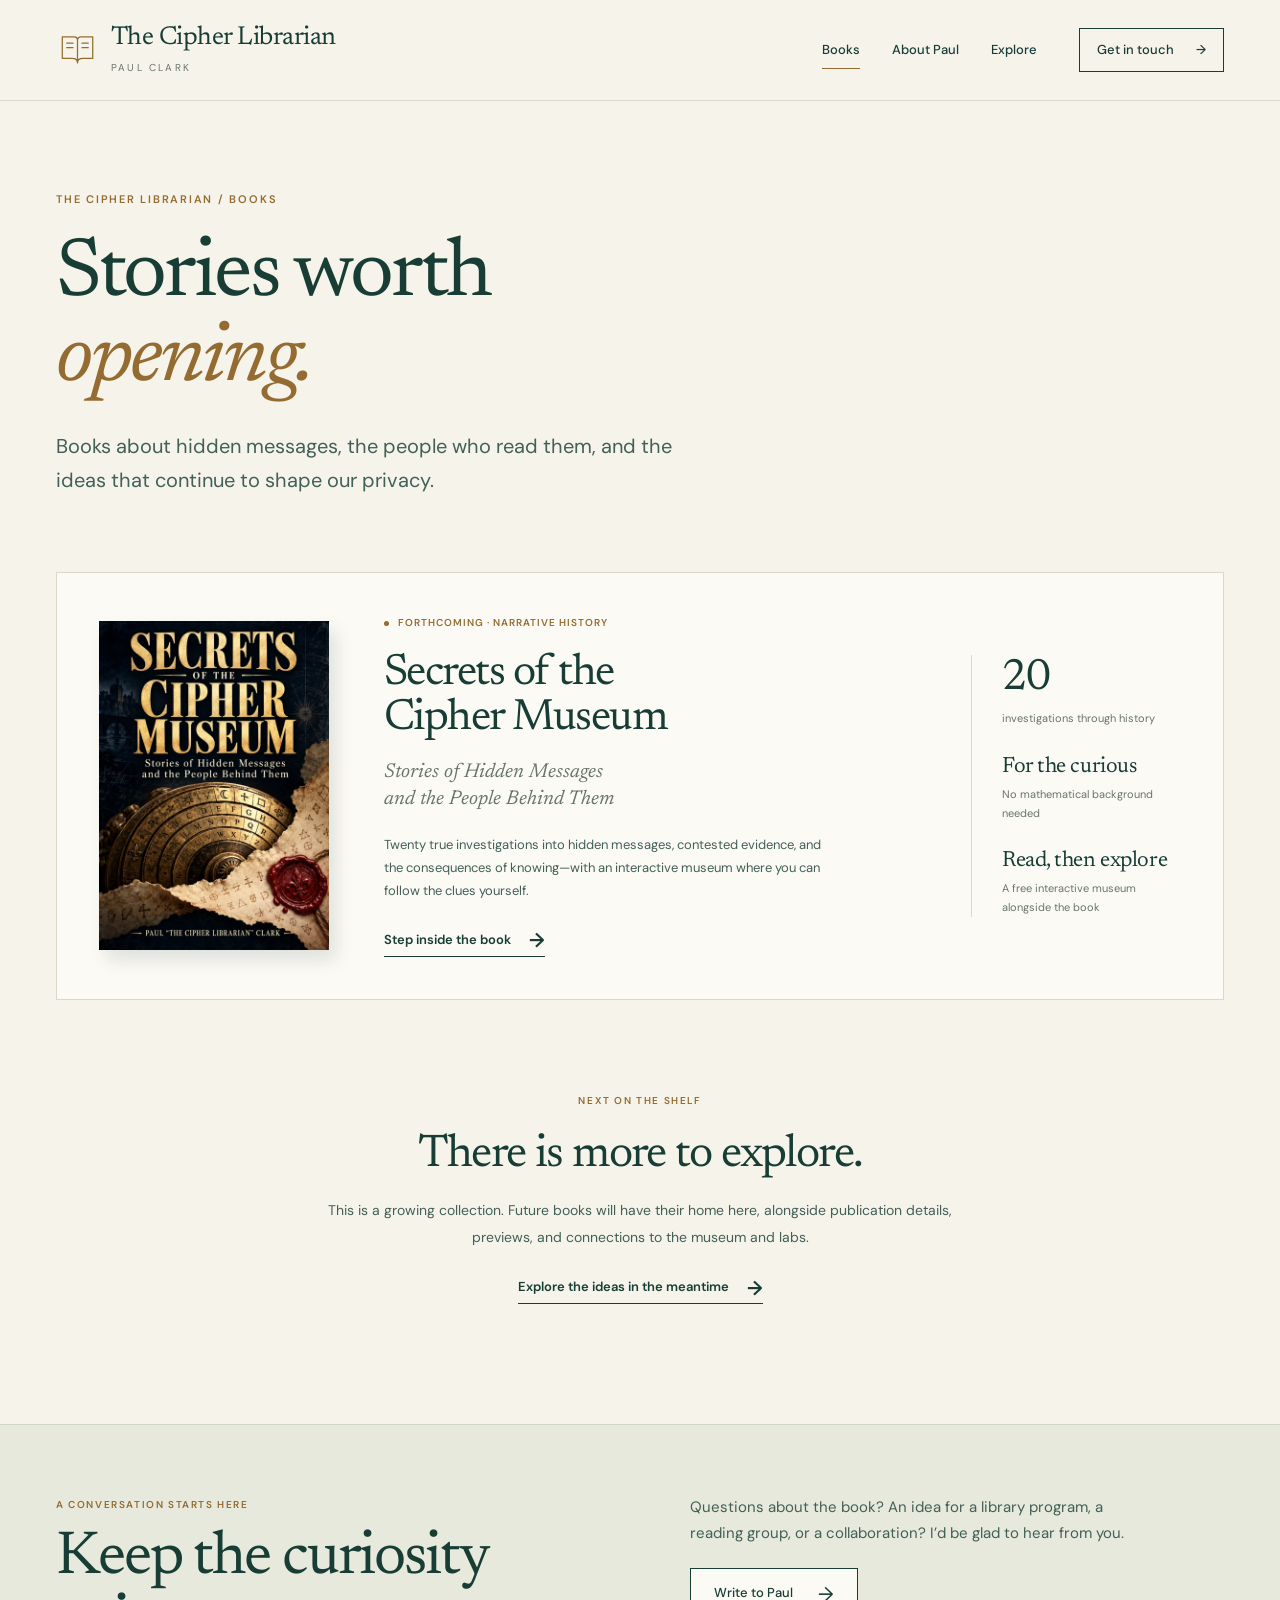
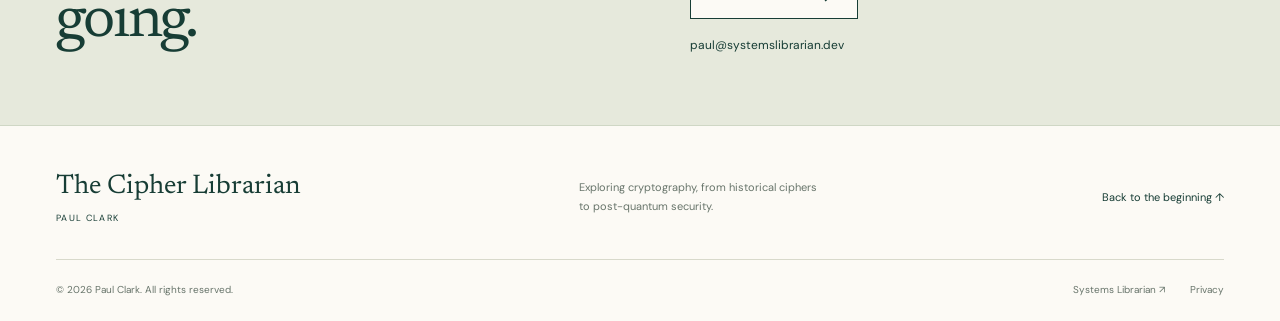
==== commit 4e190cc6: "Align author website with the revised Cipher Museum manuscript" ====
--- a/books/index.html
+++ b/books/index.html
@@ -4,4 +4,4 @@
 <a class="brand" href="/" aria-label="The Cipher Librarian, home"><svg class="brand-mark" viewBox="0 0 48 48" aria-hidden="true"><path d="M7 10h13c3 0 4 2 4 4v25c0-3-2-5-6-5H7zM41 10H28c-3 0-4 2-4 4v25c0-3 2-5 6-5h11z"/><path d="M12 17h7m-7 5h7m10-5h7m-7 5h7"/></svg><span>The Cipher Librarian<small>PAUL CLARK</small></span></a>
 <button class="menu-toggle" aria-expanded="false" aria-controls="primary-navigation"><span>Menu</span><svg viewBox="0 0 24 24" aria-hidden="true"><path d="M4 8h16M4 16h16"/></svg></button>
 <nav id="primary-navigation" aria-label="Main navigation"><a href="/books/" aria-current="page">Books</a><a href="/about/" >About Paul</a><a href="/#explore">Explore</a><a class="nav-contact" href="/#contact">Get in touch <span aria-hidden="true">→</span></a></nav>
-</div></header><main id="main"><section class="page-intro wrap"><p class="eyebrow">The Cipher Librarian / Books</p><h1>Stories worth <br><em>opening.</em></h1><p class="intro-lead">Books about hidden messages, the people who read them, and the ideas that continue to shape our privacy.</p></section><section class="wrap bookshelf-page"><article class="book-feature"><a class="shelf-cover" href="/books/secrets-of-the-cipher-museum/" aria-label="Discover Secrets of the Cipher Museum"><img class="" src="/assets/secrets-cover-small.webp" srcset="/assets/secrets-cover-small.webp 480w, /assets/secrets-cover.webp 900w" sizes="(max-width: 640px) 75vw, 360px" width="1049" height="1500" alt="Secrets of the Cipher Museum by Paul ‘The Cipher Librarian’ Clark. Gold lettering above a cipher wheel, a torn letter, and a red wax seal." loading="lazy"></a><div class="book-copy"><p class="eyebrow"><span class="status-dot"></span> Forthcoming · Narrative history</p><h3><a href="/books/secrets-of-the-cipher-museum/">Secrets of the <br>Cipher Museum</a></h3><p class="book-subtitle">Stories of Hidden Messages <br>and the People Behind Them</p><p>A queen’s letters. A wartime telegram. A message that gives up its words but keeps its author’s identity. Twenty investigations into the people and consequences behind hidden messages.</p><a class="text-link" href="/books/secrets-of-the-cipher-museum/">Step inside the book <span aria-hidden="true">→</span></a></div><dl class="book-notes"><div><dt>20</dt><dd>investigations through history</dd></div><div><dt>For the curious</dt><dd>No mathematical background needed</dd></div><div><dt>Read, then explore</dt><dd>A free interactive museum alongside the book</dd></div></dl></article><div class="future-note"><span class="note-index">Next on the shelf</span><h2>There is more to explore.</h2><p>This is a growing collection. Future books will have their home here, alongside publication details, previews, and connections to the museum and labs.</p><a class="text-link" href="/#explore">Explore the ideas in the meantime <span aria-hidden="true">→</span></a></div></section><section class="contact-section" id="contact"><div class="wrap contact-grid"><div><p class="eyebrow">A conversation starts here</p><h2>Keep the curiosity <br>going.</h2></div><div><p>Questions about the book? An idea for a library program, a reading group, or a collaboration? I’d be glad to hear from you.</p><a class="button button-light" href="mailto:paul@systemslibrarian.dev?subject=Hello%20from%20The%20Cipher%20Librarian">Write to Paul <span aria-hidden="true">→</span></a><a class="contact-email" href="mailto:paul@systemslibrarian.dev">paul@systemslibrarian.dev</a></div></div></section></main><footer class="site-footer"><div class="wrap footer-top"><a class="footer-brand" href="/">The Cipher Librarian<span>Paul Clark</span></a><p>Exploring cryptography, from historical ciphers <br>to post-quantum security.</p><a href="/#main">Back to the beginning ↑</a></div><div class="wrap footer-bottom"><span>© 2026 Paul Clark. All rights reserved.</span><div><a href="https://systemslibrarian.dev/">Systems Librarian ↗</a><a href="/privacy/">Privacy</a></div></div></footer></body></html>+</div></header><main id="main"><section class="page-intro wrap"><p class="eyebrow">The Cipher Librarian / Books</p><h1>Stories worth <br><em>opening.</em></h1><p class="intro-lead">Books about hidden messages, the people who read them, and the ideas that continue to shape our privacy.</p></section><section class="wrap bookshelf-page"><article class="book-feature"><a class="shelf-cover" href="/books/secrets-of-the-cipher-museum/" aria-label="Discover Secrets of the Cipher Museum"><img class="" src="/assets/secrets-cover-small.webp" srcset="/assets/secrets-cover-small.webp 480w, /assets/secrets-cover.webp 900w" sizes="(max-width: 640px) 75vw, 360px" width="1049" height="1500" alt="Secrets of the Cipher Museum by Paul ‘The Cipher Librarian’ Clark. Gold lettering above a cipher wheel, a torn letter, and a red wax seal." loading="lazy"></a><div class="book-copy"><p class="eyebrow"><span class="status-dot"></span> Forthcoming · Narrative history</p><h3><a href="/books/secrets-of-the-cipher-museum/">Secrets of the <br>Cipher Museum</a></h3><p class="book-subtitle">Stories of Hidden Messages <br>and the People Behind Them</p><p>Twenty true investigations into hidden messages, contested evidence, and the consequences of knowing—with an interactive museum where you can follow the clues yourself.</p><a class="text-link" href="/books/secrets-of-the-cipher-museum/">Step inside the book <span aria-hidden="true">→</span></a></div><dl class="book-notes"><div><dt>20</dt><dd>investigations through history</dd></div><div><dt>For the curious</dt><dd>No mathematical background needed</dd></div><div><dt>Read, then explore</dt><dd>A free interactive museum alongside the book</dd></div></dl></article><div class="future-note"><span class="note-index">Next on the shelf</span><h2>There is more to explore.</h2><p>This is a growing collection. Future books will have their home here, alongside publication details, previews, and connections to the museum and labs.</p><a class="text-link" href="/#explore">Explore the ideas in the meantime <span aria-hidden="true">→</span></a></div></section><section class="contact-section" id="contact"><div class="wrap contact-grid"><div><p class="eyebrow">A conversation starts here</p><h2>Keep the curiosity <br>going.</h2></div><div><p>Questions about the book? An idea for a library program, a reading group, or a collaboration? I’d be glad to hear from you.</p><a class="button button-light" href="mailto:paul@systemslibrarian.dev?subject=Hello%20from%20The%20Cipher%20Librarian">Write to Paul <span aria-hidden="true">→</span></a><a class="contact-email" href="mailto:paul@systemslibrarian.dev">paul@systemslibrarian.dev</a></div></div></section></main><footer class="site-footer"><div class="wrap footer-top"><a class="footer-brand" href="/">The Cipher Librarian<span>Paul Clark</span></a><p>Exploring cryptography, from historical ciphers <br>to post-quantum security.</p><a href="/#main">Back to the beginning ↑</a></div><div class="wrap footer-bottom"><span>© 2026 Paul Clark. All rights reserved.</span><div><a href="https://systemslibrarian.dev/">Systems Librarian ↗</a><a href="/privacy/">Privacy</a></div></div></footer></body></html>
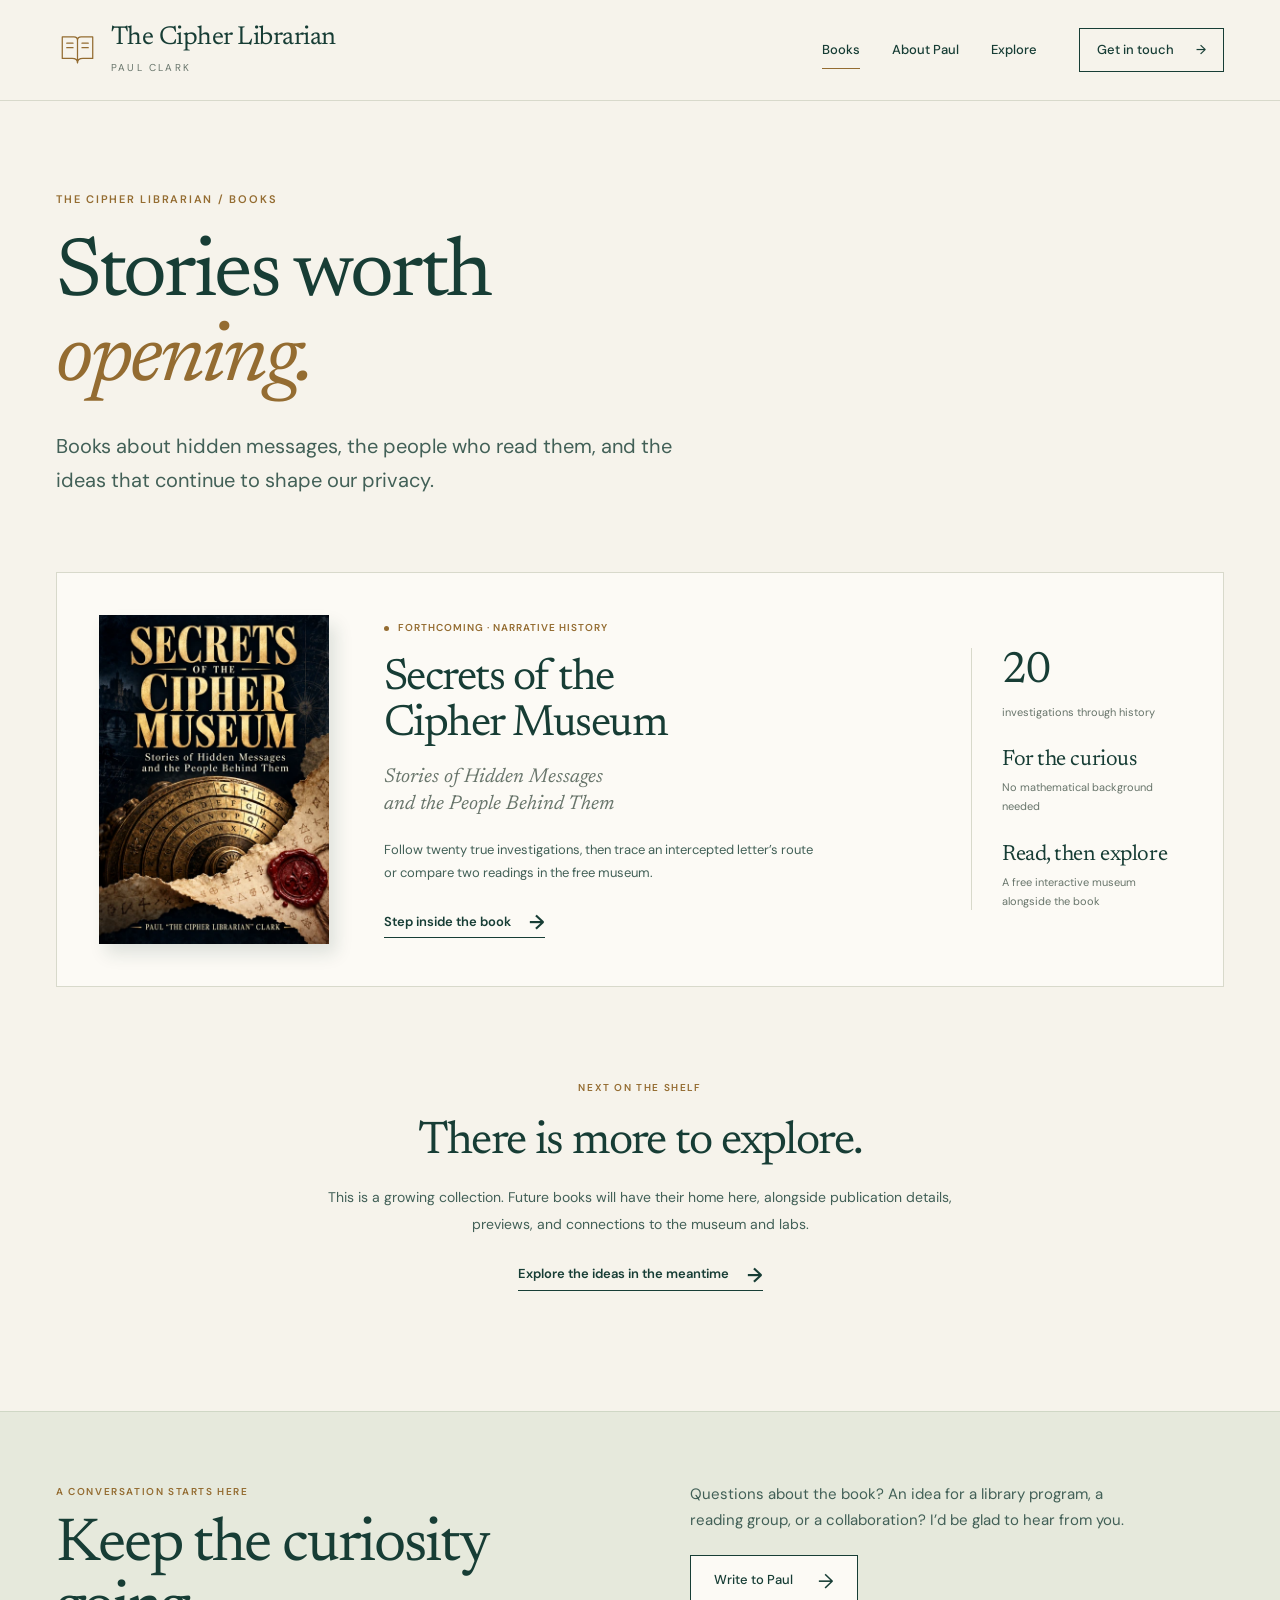
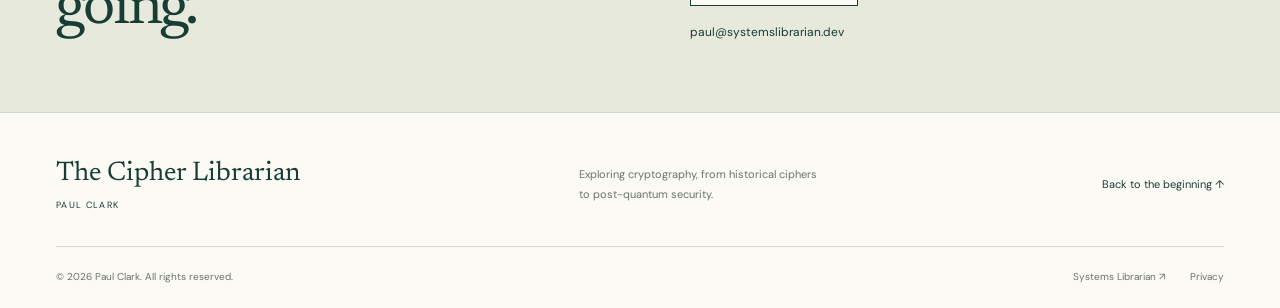
==== commit 5cc53a96: "Explain the book's focus and link readers to three museum investigations" ====
--- a/books/index.html
+++ b/books/index.html
@@ -4,4 +4,4 @@
 <a class="brand" href="/" aria-label="The Cipher Librarian, home"><svg class="brand-mark" viewBox="0 0 48 48" aria-hidden="true"><path d="M7 10h13c3 0 4 2 4 4v25c0-3-2-5-6-5H7zM41 10H28c-3 0-4 2-4 4v25c0-3 2-5 6-5h11z"/><path d="M12 17h7m-7 5h7m10-5h7m-7 5h7"/></svg><span>The Cipher Librarian<small>PAUL CLARK</small></span></a>
 <button class="menu-toggle" aria-expanded="false" aria-controls="primary-navigation"><span>Menu</span><svg viewBox="0 0 24 24" aria-hidden="true"><path d="M4 8h16M4 16h16"/></svg></button>
 <nav id="primary-navigation" aria-label="Main navigation"><a href="/books/" aria-current="page">Books</a><a href="/about/" >About Paul</a><a href="/#explore">Explore</a><a class="nav-contact" href="/#contact">Get in touch <span aria-hidden="true">→</span></a></nav>
-</div></header><main id="main"><section class="page-intro wrap"><p class="eyebrow">The Cipher Librarian / Books</p><h1>Stories worth <br><em>opening.</em></h1><p class="intro-lead">Books about hidden messages, the people who read them, and the ideas that continue to shape our privacy.</p></section><section class="wrap bookshelf-page"><article class="book-feature"><a class="shelf-cover" href="/books/secrets-of-the-cipher-museum/" aria-label="Discover Secrets of the Cipher Museum"><img class="" src="/assets/secrets-cover-small.webp" srcset="/assets/secrets-cover-small.webp 480w, /assets/secrets-cover.webp 900w" sizes="(max-width: 640px) 75vw, 360px" width="1049" height="1500" alt="Secrets of the Cipher Museum by Paul ‘The Cipher Librarian’ Clark. Gold lettering above a cipher wheel, a torn letter, and a red wax seal." loading="lazy"></a><div class="book-copy"><p class="eyebrow"><span class="status-dot"></span> Forthcoming · Narrative history</p><h3><a href="/books/secrets-of-the-cipher-museum/">Secrets of the <br>Cipher Museum</a></h3><p class="book-subtitle">Stories of Hidden Messages <br>and the People Behind Them</p><p>Twenty true investigations into hidden messages, contested evidence, and the consequences of knowing—with an interactive museum where you can follow the clues yourself.</p><a class="text-link" href="/books/secrets-of-the-cipher-museum/">Step inside the book <span aria-hidden="true">→</span></a></div><dl class="book-notes"><div><dt>20</dt><dd>investigations through history</dd></div><div><dt>For the curious</dt><dd>No mathematical background needed</dd></div><div><dt>Read, then explore</dt><dd>A free interactive museum alongside the book</dd></div></dl></article><div class="future-note"><span class="note-index">Next on the shelf</span><h2>There is more to explore.</h2><p>This is a growing collection. Future books will have their home here, alongside publication details, previews, and connections to the museum and labs.</p><a class="text-link" href="/#explore">Explore the ideas in the meantime <span aria-hidden="true">→</span></a></div></section><section class="contact-section" id="contact"><div class="wrap contact-grid"><div><p class="eyebrow">A conversation starts here</p><h2>Keep the curiosity <br>going.</h2></div><div><p>Questions about the book? An idea for a library program, a reading group, or a collaboration? I’d be glad to hear from you.</p><a class="button button-light" href="mailto:paul@systemslibrarian.dev?subject=Hello%20from%20The%20Cipher%20Librarian">Write to Paul <span aria-hidden="true">→</span></a><a class="contact-email" href="mailto:paul@systemslibrarian.dev">paul@systemslibrarian.dev</a></div></div></section></main><footer class="site-footer"><div class="wrap footer-top"><a class="footer-brand" href="/">The Cipher Librarian<span>Paul Clark</span></a><p>Exploring cryptography, from historical ciphers <br>to post-quantum security.</p><a href="/#main">Back to the beginning ↑</a></div><div class="wrap footer-bottom"><span>© 2026 Paul Clark. All rights reserved.</span><div><a href="https://systemslibrarian.dev/">Systems Librarian ↗</a><a href="/privacy/">Privacy</a></div></div></footer></body></html>+</div></header><main id="main"><section class="page-intro wrap"><p class="eyebrow">The Cipher Librarian / Books</p><h1>Stories worth <br><em>opening.</em></h1><p class="intro-lead">Books about hidden messages, the people who read them, and the ideas that continue to shape our privacy.</p></section><section class="wrap bookshelf-page"><article class="book-feature"><a class="shelf-cover" href="/books/secrets-of-the-cipher-museum/" aria-label="Discover Secrets of the Cipher Museum"><img class="" src="/assets/secrets-cover-small.webp" srcset="/assets/secrets-cover-small.webp 480w, /assets/secrets-cover.webp 900w" sizes="(max-width: 640px) 75vw, 360px" width="1049" height="1500" alt="Secrets of the Cipher Museum by Paul ‘The Cipher Librarian’ Clark. Gold lettering above a cipher wheel, a torn letter, and a red wax seal." loading="lazy"></a><div class="book-copy"><p class="eyebrow"><span class="status-dot"></span> Forthcoming · Narrative history</p><h3><a href="/books/secrets-of-the-cipher-museum/">Secrets of the <br>Cipher Museum</a></h3><p class="book-subtitle">Stories of Hidden Messages <br>and the People Behind Them</p><p>Follow twenty true investigations, then trace an intercepted letter’s route or compare two readings in the free museum.</p><a class="text-link" href="/books/secrets-of-the-cipher-museum/">Step inside the book <span aria-hidden="true">→</span></a></div><dl class="book-notes"><div><dt>20</dt><dd>investigations through history</dd></div><div><dt>For the curious</dt><dd>No mathematical background needed</dd></div><div><dt>Read, then explore</dt><dd>A free interactive museum alongside the book</dd></div></dl></article><div class="future-note"><span class="note-index">Next on the shelf</span><h2>There is more to explore.</h2><p>This is a growing collection. Future books will have their home here, alongside publication details, previews, and connections to the museum and labs.</p><a class="text-link" href="/#explore">Explore the ideas in the meantime <span aria-hidden="true">→</span></a></div></section><section class="contact-section" id="contact"><div class="wrap contact-grid"><div><p class="eyebrow">A conversation starts here</p><h2>Keep the curiosity <br>going.</h2></div><div><p>Questions about the book? An idea for a library program, a reading group, or a collaboration? I’d be glad to hear from you.</p><a class="button button-light" href="mailto:paul@systemslibrarian.dev?subject=Hello%20from%20The%20Cipher%20Librarian">Write to Paul <span aria-hidden="true">→</span></a><a class="contact-email" href="mailto:paul@systemslibrarian.dev">paul@systemslibrarian.dev</a></div></div></section></main><footer class="site-footer"><div class="wrap footer-top"><a class="footer-brand" href="/">The Cipher Librarian<span>Paul Clark</span></a><p>Exploring cryptography, from historical ciphers <br>to post-quantum security.</p><a href="/#main">Back to the beginning ↑</a></div><div class="wrap footer-bottom"><span>© 2026 Paul Clark. All rights reserved.</span><div><a href="https://systemslibrarian.dev/">Systems Librarian ↗</a><a href="/privacy/">Privacy</a></div></div></footer></body></html>
--- a/assets/site.css
+++ b/assets/site.css
@@ -6,6 +6,7 @@
 @media(max-width:900px){.wrap{width:calc(100% - 48px)}.header-inner{height:88px}.brand>span{font-size:23px}.brand-mark{width:37px}nav{gap:19px;font-size:12px}nav .nav-contact{margin-left:0;padding:8px 11px;gap:15px}.hero{gap:23px;min-height:580px}.hero h1{font-size:69px}.hero-stage{height:490px}.hero-book{width:230px}.hero .eyebrow{font-size:9px}.hero-copy{padding-block:45px}.hero-name{max-width:290px;line-height:1.7}.hero-name span{display:block}.hero-tagline{max-width:285px;font-size:15px}.hero .actions{gap:17px}.hero .text-link{font-size:12px}.stage-label{left:20px;right:20px;top:18px;font-size:8px}.stage-caption{left:20px;bottom:18px;font-size:16px}.stage-caption small{font-size:9px}.section{padding-block:75px}.book-feature{grid-template-columns:170px 1fr;gap:30px}.book-notes{grid-column:1/-1;display:flex;justify-content:space-between;border-left:0;border-top:1px solid var(--line);padding:25px 0 0;gap:30px;align-items:start}.book-notes>div+div{margin:0}.book-notes>div:first-child dt{font-size:25px}.book-notes dt{font-size:20px}.book-notes dd{max-width:170px}.book-copy h3{font-size:40px}.book-copy>p:not(.eyebrow):not(.book-subtitle){font-size:13px}.section-heading{gap:25px}.section-heading>p{font-size:13px}.explore-section{padding-block:75px}.explore-grid{gap:20px}.explore-card{grid-template-columns:1fr}.project-art{height:145px;justify-content:center}.project-art img{transform:translate(55px,3px);width:310px}.project-number{left:20px;font-size:8px}.project-copy{padding:25px}.project-copy>p:not(.eyebrow){font-size:13px}.project-copy h3{font-size:34px}.author-intro{gap:45px;grid-template-columns:1fr 1.2fr}.author-card{min-height:360px;padding:26px}.author-monogram{font-size:120px}.author-intro-copy h2{font-size:39px}.author-intro-copy p:not(.eyebrow){font-size:13px}.contact-grid{gap:45px}.contact-grid h2{font-size:51px}.contact-grid>div>p:not(.eyebrow){font-size:13px}.footer-top{grid-template-columns:1fr 1fr}.footer-top>a:last-child{grid-column:2;margin-top:-8px}.footer-brand{font-size:25px}.book-detail-hero{gap:35px;grid-template-columns:.9fr 1.1fr}.book-detail-art{padding:25px 25px 20px}.book-detail-copy h1{font-size:49px}.detail-subtitle{font-size:22px}.detail-promise{font-size:15px}.book-detail-copy .actions{gap:15px}.book-detail-copy .actions .text-link{font-size:11px}.book-detail-strip>.wrap{font-size:10px}.book-overview{grid-template-columns:.85fr 1.15fr;gap:45px}.book-overview h2{font-size:46px}.prose{font-size:14px}.case-grid{gap:25px}.case-grid h3{font-size:28px}.case-grid p{font-size:12px}.opening-section{grid-template-columns:.65fr 2fr;gap:40px}.opening-prose h2{font-size:40px}.opening-prose p{font-size:21px}.mystery-section{padding:40px;gap:45px;grid-template-columns:.85fr 1.15fr}.mystery-section h2{font-size:42px}.mystery-section p:not(.eyebrow){font-size:13px}.faq-section{gap:45px}.faq-section h2{font-size:43px}.faq-list summary{font-size:13px}.about-body{grid-template-columns:240px 1fr;gap:45px}.about-sidebar .author-card{padding:23px;min-height:330px}.about-prose h2{font-size:40px}.faith-note{padding:26px}.faith-note h2{font-size:35px}.faith-note blockquote{font-size:25px}}
 @media(max-width:760px){.wrap{width:calc(100% - 40px)}.header-inner{height:82px}.brand>span{font-size:23px}.brand small{font-size:9px}.brand-mark{width:36px;height:36px}.menu-toggle{display:flex;align-items:center;gap:11px;padding:10px 0 10px 14px;background:none;border:0;color:var(--ink);font-size:12px}.menu-toggle svg{width:22px;height:22px;fill:none;stroke:currentColor;stroke-width:1.4}#primary-navigation{display:none;position:absolute;left:0;right:0;top:82px;z-index:15;background:var(--paper-light);padding:15px 25px 25px;box-shadow:0 10px 15px #173d3515;border-bottom:1px solid var(--line)}#primary-navigation.is-open{display:flex;flex-direction:column;align-items:stretch;gap:0}#primary-navigation a{padding:14px 0;border-bottom:1px solid var(--line);font-size:14px}#primary-navigation a[aria-current]{box-shadow:none;color:var(--gold)}#primary-navigation .nav-contact{margin-top:15px;border:1px solid var(--ink);padding:12px 15px}.hero{grid-template-columns:1fr;gap:0;padding-bottom:30px}.hero-copy{padding-block:45px 37px}.hero h1{font-size:clamp(66px,12vw,90px);margin-bottom:23px}.hero .eyebrow{font-size:9px;margin-bottom:23px}.hero-name{max-width:none;font-size:16px;margin-bottom:12px}.hero-name span{display:inline}.hero-tagline{max-width:410px;font-size:16px;margin-bottom:25px}.hero .actions{gap:25px}.hero .button{padding:13px 19px}.hero-stage{height:510px}.hero-book{width:265px;transform:rotate(-4deg)}.stage-label{left:25px;right:25px;top:21px;font-size:9px}.stage-caption{left:25px;bottom:20px;font-size:18px}.stage-caption small{font-size:10px}.stage-dial{width:550px;height:550px}.reading-strip>.wrap{padding-block:18px;gap:15px}.reading-strip span{font-size:10px;line-height:1.5}.reading-strip b{display:block;font-size:9px;margin-bottom:6px}.section{padding-block:65px}.section-heading{display:block;margin-bottom:30px}.section-heading h2{font-size:47px}.section-heading .eyebrow{font-size:10px;margin-bottom:15px}.section-heading>p{margin-top:21px;font-size:14px}.section-heading>p br{display:none}.book-feature{padding:28px;grid-template-columns:140px 1fr;gap:30px}.book-copy h3{font-size:34px}.book-copy .eyebrow{font-size:8px;margin-bottom:15px}.book-subtitle{font-size:18px}.book-copy>p:not(.eyebrow):not(.book-subtitle){font-size:12px}.book-copy .text-link{font-size:11px;gap:15px}.book-notes{gap:22px;padding-top:24px}.book-notes dd{font-size:10px}.book-notes dt{font-size:19px}.shelf-note{grid-template-columns:1fr;gap:12px;margin-top:24px;padding-top:20px}.shelf-note>a{grid-column:auto;width:fit-content;margin-top:5px}.shelf-note p{max-width:540px}.explore-section{padding-block:65px}.explore-section .section-heading h2{font-size:47px}.explore-grid{gap:20px}.project-copy{padding:23px}.project-copy h3{font-size:30px}.project-copy>p:not(.eyebrow){font-size:12px}.project-copy .eyebrow{font-size:8px}.project-cta{font-size:10px}.project-art{height:140px}.explore-footnote{font-size:10px;line-height:1.8}.author-intro{grid-template-columns:1fr;gap:37px}.author-card{min-height:320px;max-width:none}.author-monogram{font-size:120px}.author-intro-copy h2{font-size:47px}.author-intro-copy p:not(.eyebrow){font-size:14px}.author-intro-copy .eyebrow{font-size:10px}.contact-section{padding-block:55px}.contact-grid{grid-template-columns:1fr;gap:26px}.contact-grid h2{font-size:52px}.contact-grid>div>p:not(.eyebrow){font-size:14px}.contact-grid h2 br{display:none}.footer-top{grid-template-columns:1fr;gap:25px;align-items:start;padding-bottom:28px}.footer-top>a:last-child{grid-column:auto;margin-top:0}.footer-top>p br{display:none}.footer-bottom{flex-direction:column;gap:13px}.site-footer{padding-block:35px 25px}.footer-brand{font-size:28px}.page-intro{padding-block:50px 36px}.page-intro h1{font-size:67px}.intro-lead{font-size:18px;line-height:1.7;max-width:560px}.bookshelf-page{padding-bottom:60px}.future-note{margin-top:25px;padding:25px 0 0}.future-note h2{font-size:39px}.future-note>p{font-size:13px}.book-detail-hero{grid-template-columns:1fr;gap:35px;padding-block:35px 50px}.book-detail-art{padding:32px 40px 22px;order:2}.book-detail-art>a{max-width:270px}.book-detail-art>p{font-size:10px}.book-detail-copy{order:1}.breadcrumb{margin-bottom:24px}.book-detail-copy>.eyebrow{font-size:9px}.book-detail-copy h1{font-size:clamp(49px,9vw,65px)}.detail-subtitle{font-size:25px}.detail-promise{font-size:17px;max-width:540px}.book-detail-copy .actions{gap:23px}.book-detail-strip>.wrap{flex-wrap:wrap;justify-content:start;gap:8px 22px;font-size:10px;padding-block:18px}.book-overview{grid-template-columns:1fr;gap:20px}.book-overview h2{font-size:49px}.book-overview .prose{font-size:15px}.case-section{padding-block:60px}.case-grid{grid-template-columns:1fr;gap:32px}.case-grid h3{font-size:35px;margin-top:18px;margin-bottom:15px}.case-grid h3 br{display:none}.case-grid p{font-size:14px;max-width:560px}.opening-section{grid-template-columns:1fr;gap:22px}.opening-label{display:flex;justify-content:space-between;align-items:center}.opening-label>.eyebrow{margin:0;font-size:10px}.opening-label>span{font-size:22px}.opening-prose h2{font-size:43px;margin-bottom:25px}.opening-prose p{font-size:22px}.opening-prose .text-link{font-size:11px;gap:15px}.mystery-section{grid-template-columns:1fr;gap:20px;padding:32px}.envelope-art{max-width:250px;margin:0 auto;width:100%}.mystery-section h2{font-size:46px}.mystery-section .eyebrow{font-size:9px}.mystery-section p:not(.eyebrow){font-size:14px}.mystery-section .button{font-size:11px}.faq-section{grid-template-columns:1fr;gap:15px}.faq-list summary{font-size:14px}.faq-list p{font-size:13px}.about-body{grid-template-columns:1fr;gap:45px;padding-bottom:65px}.about-sidebar{position:static}.about-sidebar .author-card{min-height:320px}.about-sidebar>.text-link{font-size:12px}.about-prose{font-size:15px;max-width:none}.about-prose h2{font-size:45px}.faith-note{padding:30px 25px;margin-block:40px}.faith-note h2{font-size:39px}.faith-note blockquote{font-size:29px}.legal-prose{font-size:15px}}
 @media(max-width:500px){.wrap{width:calc(100% - 36px)}.brand>span{font-size:21px}.brand{gap:9px}.brand-mark{width:33px}.brand small{font-size:8px}.hero h1{font-size:67px}.hero-name{font-size:14px}.hero-tagline{font-size:15px}.hero .actions{gap:23px}.hero .text-link{font-size:11px}.hero-stage{height:490px}.hero-book{width:243px}.stage-label{left:21px;right:21px;font-size:8px}.stage-caption{left:21px;bottom:18px;font-size:17px}.stage-caption small{font-size:9px}.reading-strip span{font-size:9px}.section-heading h2{font-size:45px}.book-feature{grid-template-columns:1fr;padding:25px;gap:30px}.shelf-cover{width:190px;margin:0 auto}.book-copy h3{font-size:40px}.book-copy .eyebrow{font-size:9px}.book-subtitle{font-size:21px}.book-copy>p:not(.eyebrow):not(.book-subtitle){font-size:13px}.book-copy .text-link{font-size:12px}.book-notes{grid-column:auto;flex-wrap:wrap;gap:23px;display:grid;grid-template-columns:1fr 1.5fr}.book-notes>div:last-child{grid-column:1/-1}.book-notes>div:last-child dd{max-width:none}.book-notes dd{font-size:11px}.explore-grid{grid-template-columns:1fr}.explore-card{grid-template-columns:1fr}.project-art{height:170px}.project-art img{width:340px;transform:translate(40px,5px)}.project-copy{padding:28px}.project-copy h3{font-size:36px}.project-copy>p:not(.eyebrow){font-size:13px}.project-copy .eyebrow{font-size:9px}.project-cta{font-size:11px}.author-intro-copy h2{font-size:43px}.contact-grid h2{font-size:46px}.contact-grid h2 br{display:block}.page-intro h1{font-size:60px}.book-detail-copy h1{font-size:51px}.book-detail-copy .actions{gap:20px}.book-detail-art{padding:30px 34px 20px}.book-detail-strip>.wrap{display:grid;grid-template-columns:1fr;gap:8px}.opening-prose h2{font-size:39px}.opening-prose p{font-size:21px}.opening-prose .text-link{font-size:10px;gap:10px}.mystery-section{padding:26px}.mystery-section h2{font-size:43px}.mystery-section .button{gap:15px;font-size:10px}.faq-section h2{font-size:44px}.about-prose h2{font-size:40px}.faith-note h2{font-size:35px}}
+.case-grid .text-link{margin-top:18px;min-height:44px;max-width:100%;align-items:flex-start}
 @media(max-width:380px){.header-inner{gap:8px}.brand{gap:7px}.brand-mark{width:28px;height:28px}.brand>span{font-size:19px}.brand small{font-size:7px}.menu-toggle{gap:6px;padding-left:6px;font-size:11px}.menu-toggle svg{width:19px}.hero h1{font-size:clamp(52px,17vw,64px)}.hero-name{font-size:13px}.hero-stage{height:465px}.hero-book{width:225px}.stage-caption{font-size:15px;gap:10px}.stage-caption small{font-size:8px}.hero .actions{gap:18px}.hero .button{font-size:11px;padding-inline:15px}.page-intro h1{font-size:clamp(49px,15.5vw,59px)}.book-detail-copy h1{font-size:clamp(42px,13.2vw,50px)}.book-detail-copy .actions{gap:17px}.book-detail-copy .button{font-size:11px;padding-inline:16px}.book-detail-copy .actions .text-link{font-size:10px}.opening-prose .text-link{font-size:10px;display:flex;align-items:start}.book-feature{padding:22px}.mystery-section .button{padding-inline:14px;font-size:10px;gap:10px}}
 @media(prefers-reduced-motion:reduce){html{scroll-behavior:auto}*,*:before,*:after{transition:none!important;animation:none!important}}
 @media print{.site-header,.site-footer,.reading-strip,.contact-section,.menu-toggle{display:none}.wrap{width:100%}.section,.page-intro{padding-block:20px}body{background:white}.hero,.book-detail-hero,.about-body{display:block}.hero-stage,.about-sidebar{max-width:400px}.book-detail-art{max-width:330px}.button{border:1px solid #333;background:white;color:black}.explore-section{background:white;color:black}.explore-section p,.project-copy>p:not(.eyebrow){color:#333}.author-card{break-inside:avoid}h1,h2,h3{break-after:avoid}a[href^="http"]:after{content:' (' attr(href) ')';font:9px var(--sans)}}
